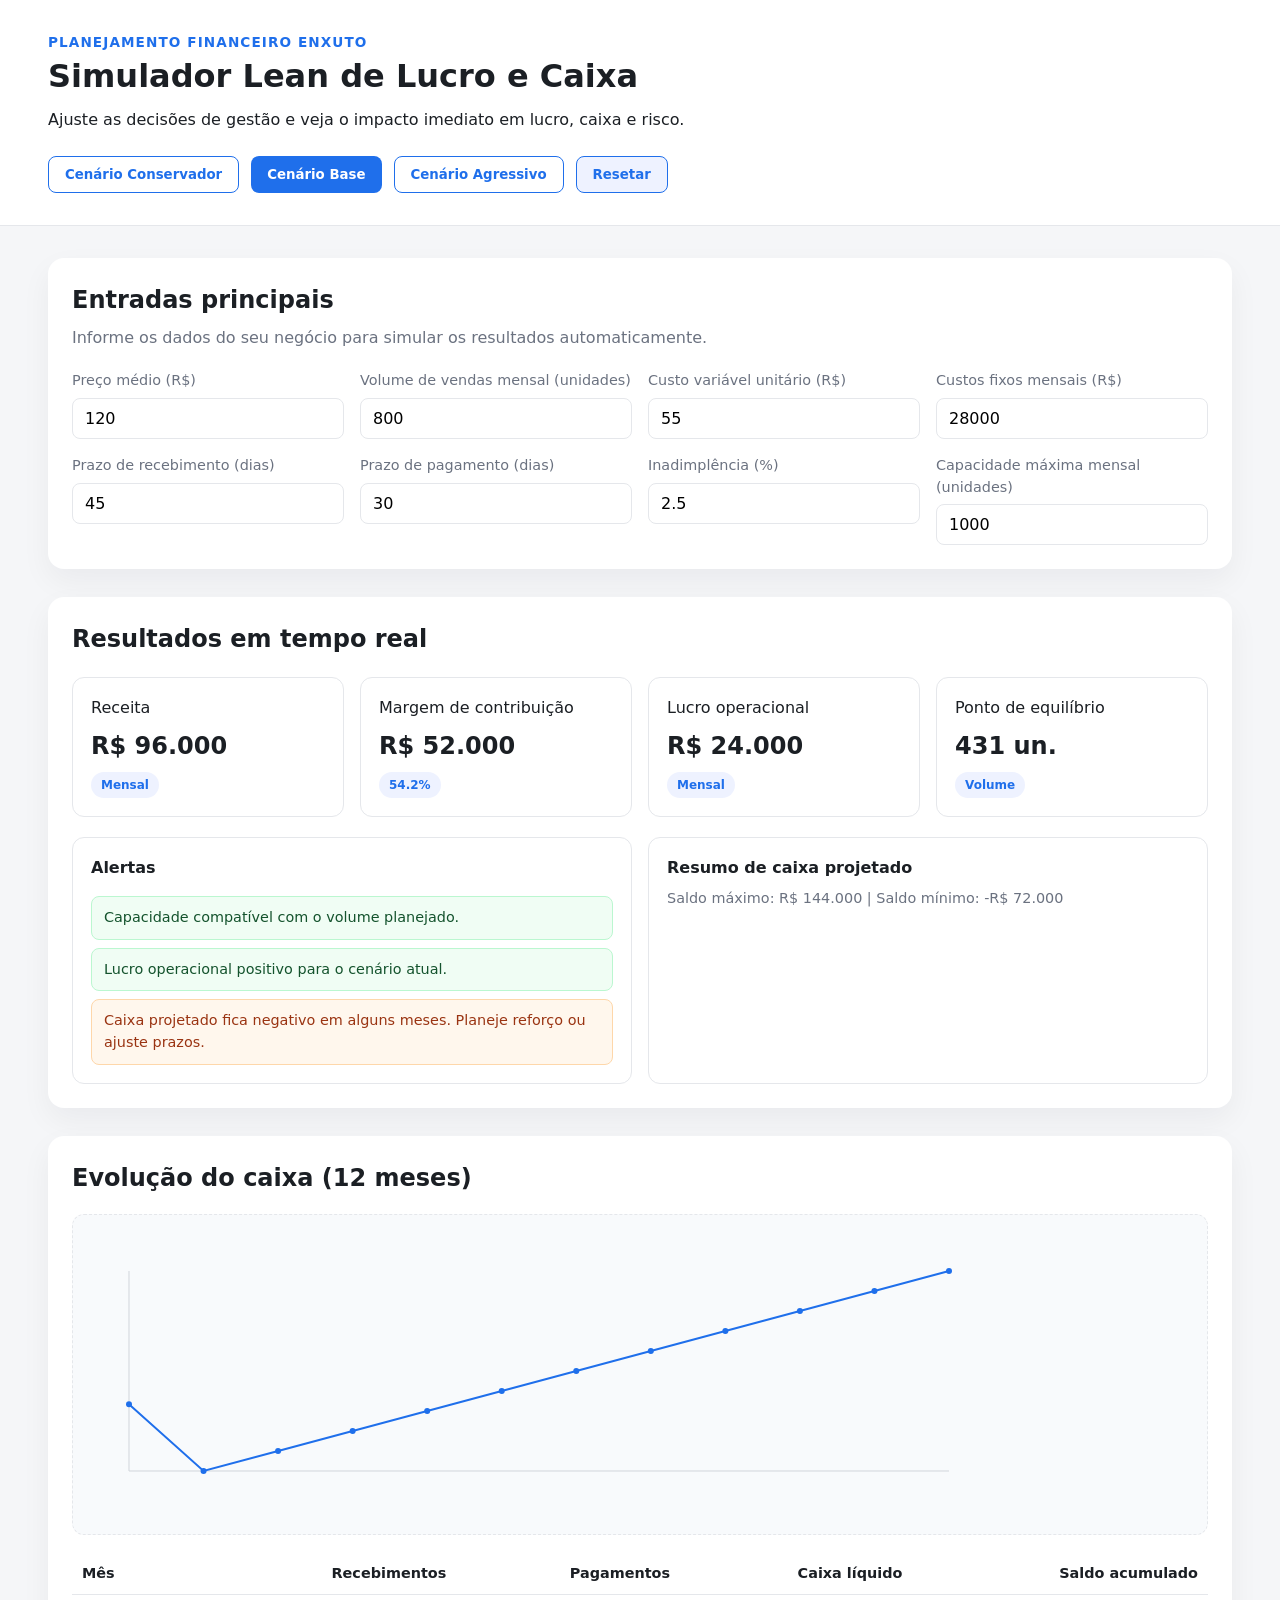
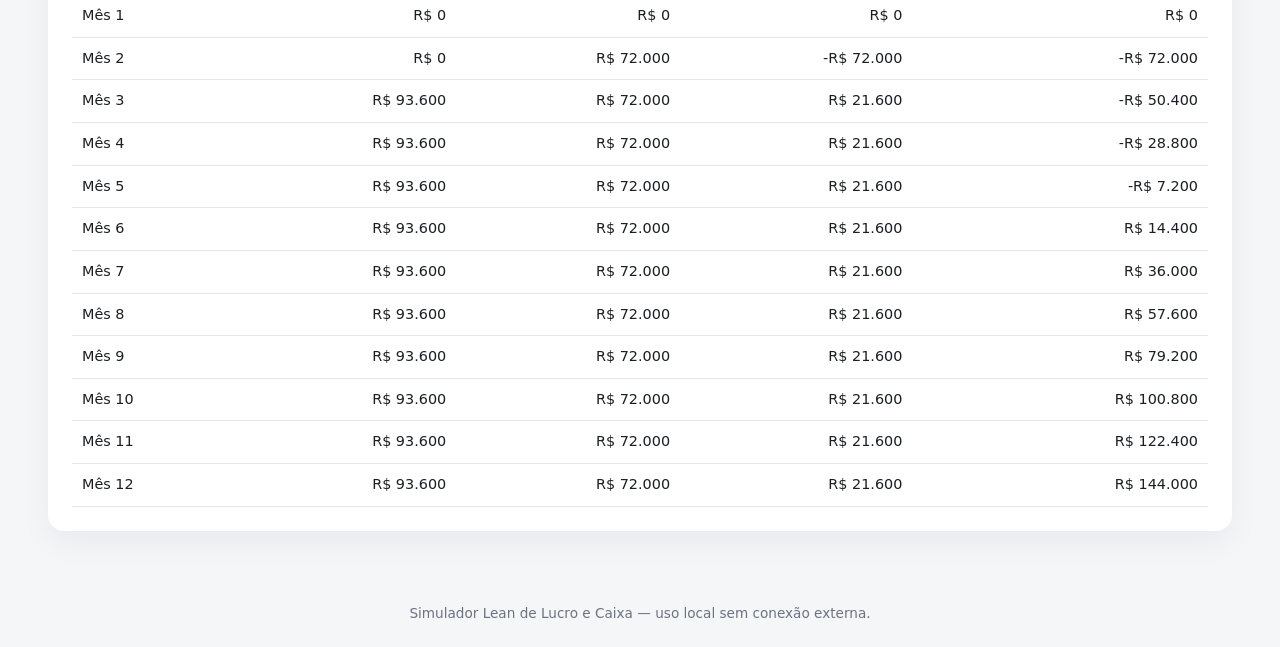
==== index.html @ 269fcc47 "Add lean profit and cash flow simulator" ====
<!DOCTYPE html>
<html lang="pt-br">
<head>
  <meta charset="UTF-8" />
  <meta name="viewport" content="width=device-width, initial-scale=1.0" />
  <title>Simulador Lean de Lucro e Caixa</title>
  <link rel="stylesheet" href="styles.css" />
</head>
<body>
  <header class="hero">
    <div>
      <p class="eyebrow">Planejamento financeiro enxuto</p>
      <h1>Simulador Lean de Lucro e Caixa</h1>
      <p>
        Ajuste as decisões de gestão e veja o impacto imediato em lucro, caixa e risco.
      </p>
    </div>
    <div class="hero-actions">
      <button class="btn ghost" id="scenario-conservative">Cenário Conservador</button>
      <button class="btn" id="scenario-base">Cenário Base</button>
      <button class="btn ghost" id="scenario-aggressive">Cenário Agressivo</button>
      <button class="btn secondary" id="reset">Resetar</button>
    </div>
  </header>

  <main>
    <section class="panel">
      <h2>Entradas principais</h2>
      <p class="section-subtitle">
        Informe os dados do seu negócio para simular os resultados automaticamente.
      </p>
      <div class="grid inputs">
        <label>
          Preço médio (R$)
          <input type="number" id="price" min="0" step="0.01" />
        </label>
        <label>
          Volume de vendas mensal (unidades)
          <input type="number" id="volume" min="0" step="1" />
        </label>
        <label>
          Custo variável unitário (R$)
          <input type="number" id="variable" min="0" step="0.01" />
        </label>
        <label>
          Custos fixos mensais (R$)
          <input type="number" id="fixed" min="0" step="0.01" />
        </label>
        <label>
          Prazo de recebimento (dias)
          <input type="number" id="receivable" min="0" step="1" />
        </label>
        <label>
          Prazo de pagamento (dias)
          <input type="number" id="payable" min="0" step="1" />
        </label>
        <label>
          Inadimplência (%)
          <input type="number" id="default" min="0" max="100" step="0.1" />
        </label>
        <label>
          Capacidade máxima mensal (unidades)
          <input type="number" id="capacity" min="0" step="1" />
        </label>
      </div>
    </section>

    <section class="panel">
      <h2>Resultados em tempo real</h2>
      <div class="grid kpis">
        <article class="card">
          <p>Receita</p>
          <h3 id="revenue">R$ 0</h3>
          <span class="tag">Mensal</span>
        </article>
        <article class="card">
          <p>Margem de contribuição</p>
          <h3 id="contribution">R$ 0</h3>
          <span class="tag" id="contribution-rate">0%</span>
        </article>
        <article class="card">
          <p>Lucro operacional</p>
          <h3 id="profit">R$ 0</h3>
          <span class="tag">Mensal</span>
        </article>
        <article class="card">
          <p>Ponto de equilíbrio</p>
          <h3 id="breakeven">0 un.</h3>
          <span class="tag">Volume</span>
        </article>
      </div>

      <div class="grid insights">
        <div class="card">
          <h4>Alertas</h4>
          <ul id="alerts" class="alerts"></ul>
        </div>
        <div class="card">
          <h4>Resumo de caixa projetado</h4>
          <p class="small" id="cash-summary">Nenhuma projeção ainda.</p>
        </div>
      </div>
    </section>

    <section class="panel">
      <h2>Evolução do caixa (12 meses)</h2>
      <div class="chart-wrapper">
        <canvas id="cash-chart" width="900" height="280"></canvas>
      </div>
      <div class="table-wrapper">
        <table>
          <thead>
            <tr>
              <th>Mês</th>
              <th>Recebimentos</th>
              <th>Pagamentos</th>
              <th>Caixa líquido</th>
              <th>Saldo acumulado</th>
            </tr>
          </thead>
          <tbody id="cash-table"></tbody>
        </table>
      </div>
    </section>
  </main>

  <footer>
    <p>Simulador Lean de Lucro e Caixa — uso local sem conexão externa.</p>
  </footer>

  <script src="script.js"></script>
</body>
</html>
---- styles.css ----
:root {
  color-scheme: light;
  --bg: #f5f6f8;
  --panel: #ffffff;
  --text: #1b1f24;
  --muted: #6b7280;
  --primary: #1f6feb;
  --secondary: #eef2ff;
  --border: #e5e7eb;
  --success: #16a34a;
  --warning: #f97316;
}

* {
  box-sizing: border-box;
  margin: 0;
  padding: 0;
  font-family: "Inter", "Segoe UI", system-ui, sans-serif;
}

body {
  background: var(--bg);
  color: var(--text);
  line-height: 1.5;
}

.hero {
  display: flex;
  justify-content: space-between;
  gap: 24px;
  padding: 32px 48px;
  background: var(--panel);
  border-bottom: 1px solid var(--border);
  align-items: center;
  flex-wrap: wrap;
}

.hero h1 {
  font-size: 2rem;
  margin-bottom: 8px;
}

.eyebrow {
  font-size: 0.85rem;
  color: var(--primary);
  text-transform: uppercase;
  letter-spacing: 0.08em;
  font-weight: 600;
}

.hero-actions {
  display: flex;
  flex-wrap: wrap;
  gap: 12px;
}

.btn {
  background: var(--primary);
  color: #fff;
  border: none;
  padding: 10px 16px;
  border-radius: 8px;
  cursor: pointer;
  font-weight: 600;
}

.btn.secondary {
  background: var(--secondary);
  color: var(--primary);
  border: 1px solid var(--primary);
}

.btn.ghost {
  background: #fff;
  color: var(--primary);
  border: 1px solid var(--primary);
}

main {
  padding: 32px 48px 48px;
  display: flex;
  flex-direction: column;
  gap: 28px;
}

.panel {
  background: var(--panel);
  padding: 24px;
  border-radius: 16px;
  box-shadow: 0 12px 30px rgba(15, 23, 42, 0.05);
}

.section-subtitle {
  color: var(--muted);
  margin-top: 8px;
}

.grid {
  display: grid;
  gap: 16px;
  margin-top: 20px;
}

.inputs {
  grid-template-columns: repeat(auto-fit, minmax(220px, 1fr));
}

.inputs label {
  display: flex;
  flex-direction: column;
  font-size: 0.9rem;
  color: var(--muted);
  gap: 6px;
}

.inputs input {
  padding: 10px 12px;
  border: 1px solid var(--border);
  border-radius: 8px;
  font-size: 1rem;
}

.kpis {
  grid-template-columns: repeat(auto-fit, minmax(220px, 1fr));
}

.card {
  background: var(--panel);
  border: 1px solid var(--border);
  border-radius: 12px;
  padding: 18px;
  display: flex;
  flex-direction: column;
  gap: 8px;
  min-height: 110px;
}

.card h3 {
  font-size: 1.5rem;
}

.tag {
  display: inline-flex;
  align-self: flex-start;
  padding: 4px 10px;
  border-radius: 999px;
  background: var(--secondary);
  color: var(--primary);
  font-size: 0.75rem;
  font-weight: 600;
}

.insights {
  grid-template-columns: repeat(auto-fit, minmax(280px, 1fr));
}

.alerts {
  list-style: none;
  display: flex;
  flex-direction: column;
  gap: 8px;
  margin-top: 8px;
}

.alerts li {
  padding: 10px 12px;
  border-radius: 8px;
  background: #f8fafc;
  border: 1px solid var(--border);
  font-size: 0.9rem;
}

.alerts li.warning {
  border-color: #fed7aa;
  background: #fff7ed;
  color: #9a3412;
}

.alerts li.success {
  border-color: #bbf7d0;
  background: #f0fdf4;
  color: #14532d;
}

.chart-wrapper {
  margin-top: 18px;
  background: #f8fafc;
  border-radius: 12px;
  padding: 16px;
  border: 1px dashed var(--border);
}

.table-wrapper {
  margin-top: 18px;
  overflow-x: auto;
}

.table-wrapper table {
  width: 100%;
  border-collapse: collapse;
  font-size: 0.9rem;
}

.table-wrapper th,
.table-wrapper td {
  padding: 10px;
  border-bottom: 1px solid var(--border);
  text-align: right;
}

.table-wrapper th:first-child,
.table-wrapper td:first-child {
  text-align: left;
}

.small {
  color: var(--muted);
  font-size: 0.9rem;
}

footer {
  text-align: center;
  padding: 24px;
  color: var(--muted);
  font-size: 0.85rem;
}

@media (max-width: 768px) {
  .hero {
    padding: 24px;
  }

  main {
    padding: 24px;
  }
}
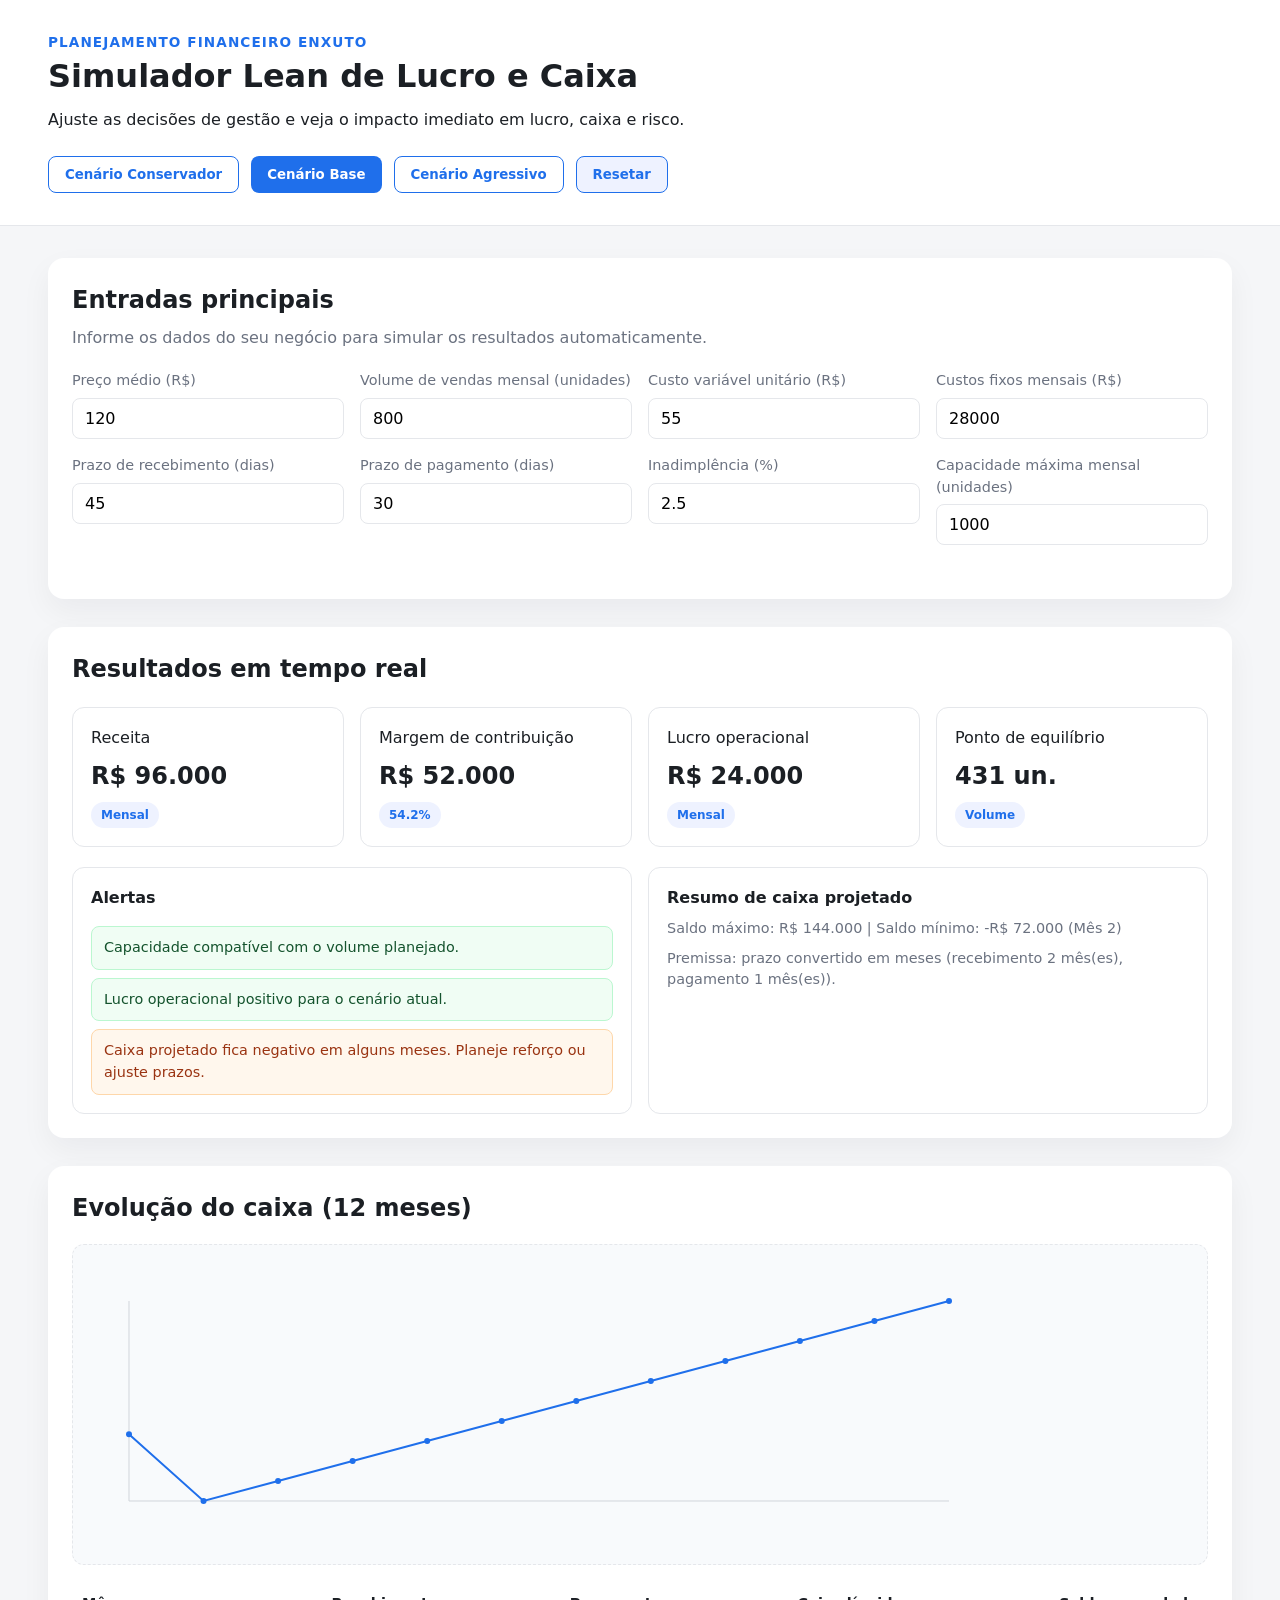
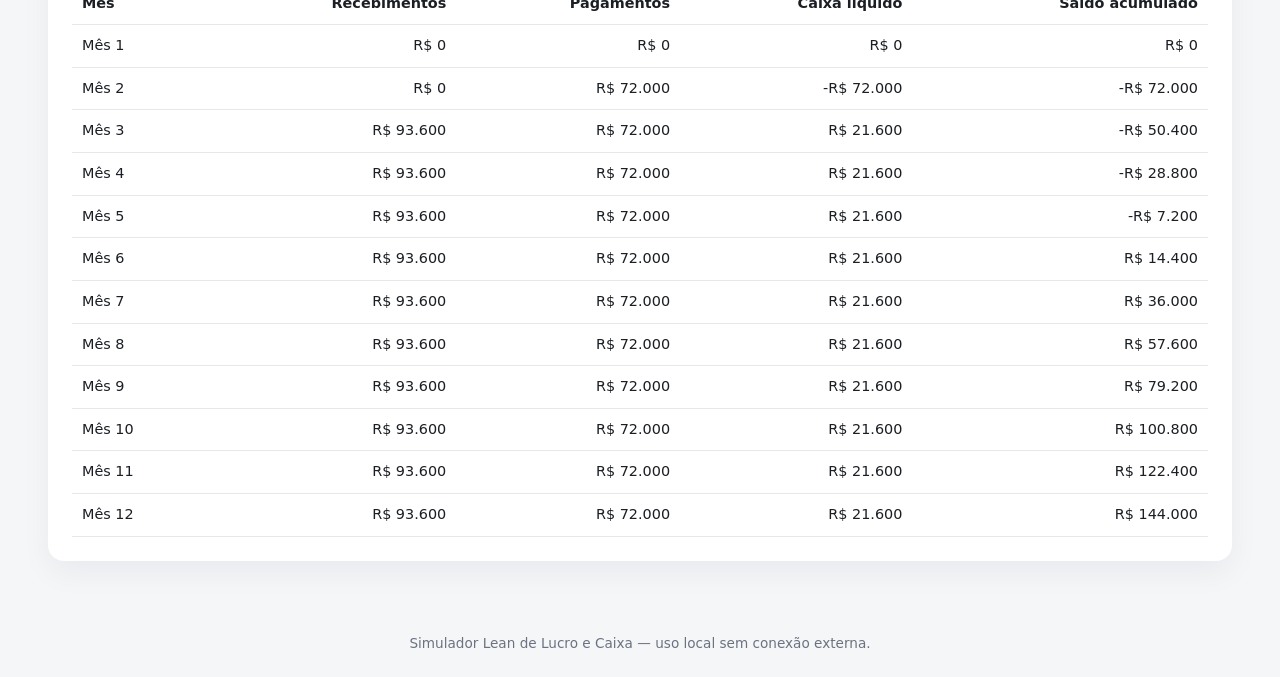
==== commit 4e7cb9af: "Improve simulator validation, breakeven logic, and cash insights" ====
--- a/index.html
+++ b/index.html
@@ -63,6 +63,7 @@
           <input type="number" id="capacity" min="0" step="1" />
         </label>
       </div>
+      <p class="small input-note" id="input-note"></p>
     </section>
 
     <section class="panel">
@@ -98,6 +99,7 @@
         <div class="card">
           <h4>Resumo de caixa projetado</h4>
           <p class="small" id="cash-summary">Nenhuma projeção ainda.</p>
+          <p class="small" id="projection-assumptions"></p>
         </div>
       </div>
     </section>
--- a/styles.css
+++ b/styles.css
@@ -118,6 +118,12 @@
   border: 1px solid var(--border);
   border-radius: 8px;
   font-size: 1rem;
+  transition: border-color 0.2s ease, box-shadow 0.2s ease;
+}
+
+.inputs input.invalid {
+  border-color: #f97316;
+  box-shadow: 0 0 0 2px rgba(249, 115, 22, 0.2);
 }
 
 .kpis {
@@ -182,6 +188,12 @@
   color: #14532d;
 }
 
+.alerts li.info {
+  border-color: #bfdbfe;
+  background: #eff6ff;
+  color: #1e3a8a;
+}
+
 .chart-wrapper {
   margin-top: 18px;
   background: #f8fafc;
@@ -218,6 +230,11 @@
   font-size: 0.9rem;
 }
 
+.input-note {
+  min-height: 20px;
+  margin-top: 10px;
+}
+
 footer {
   text-align: center;
   padding: 24px;
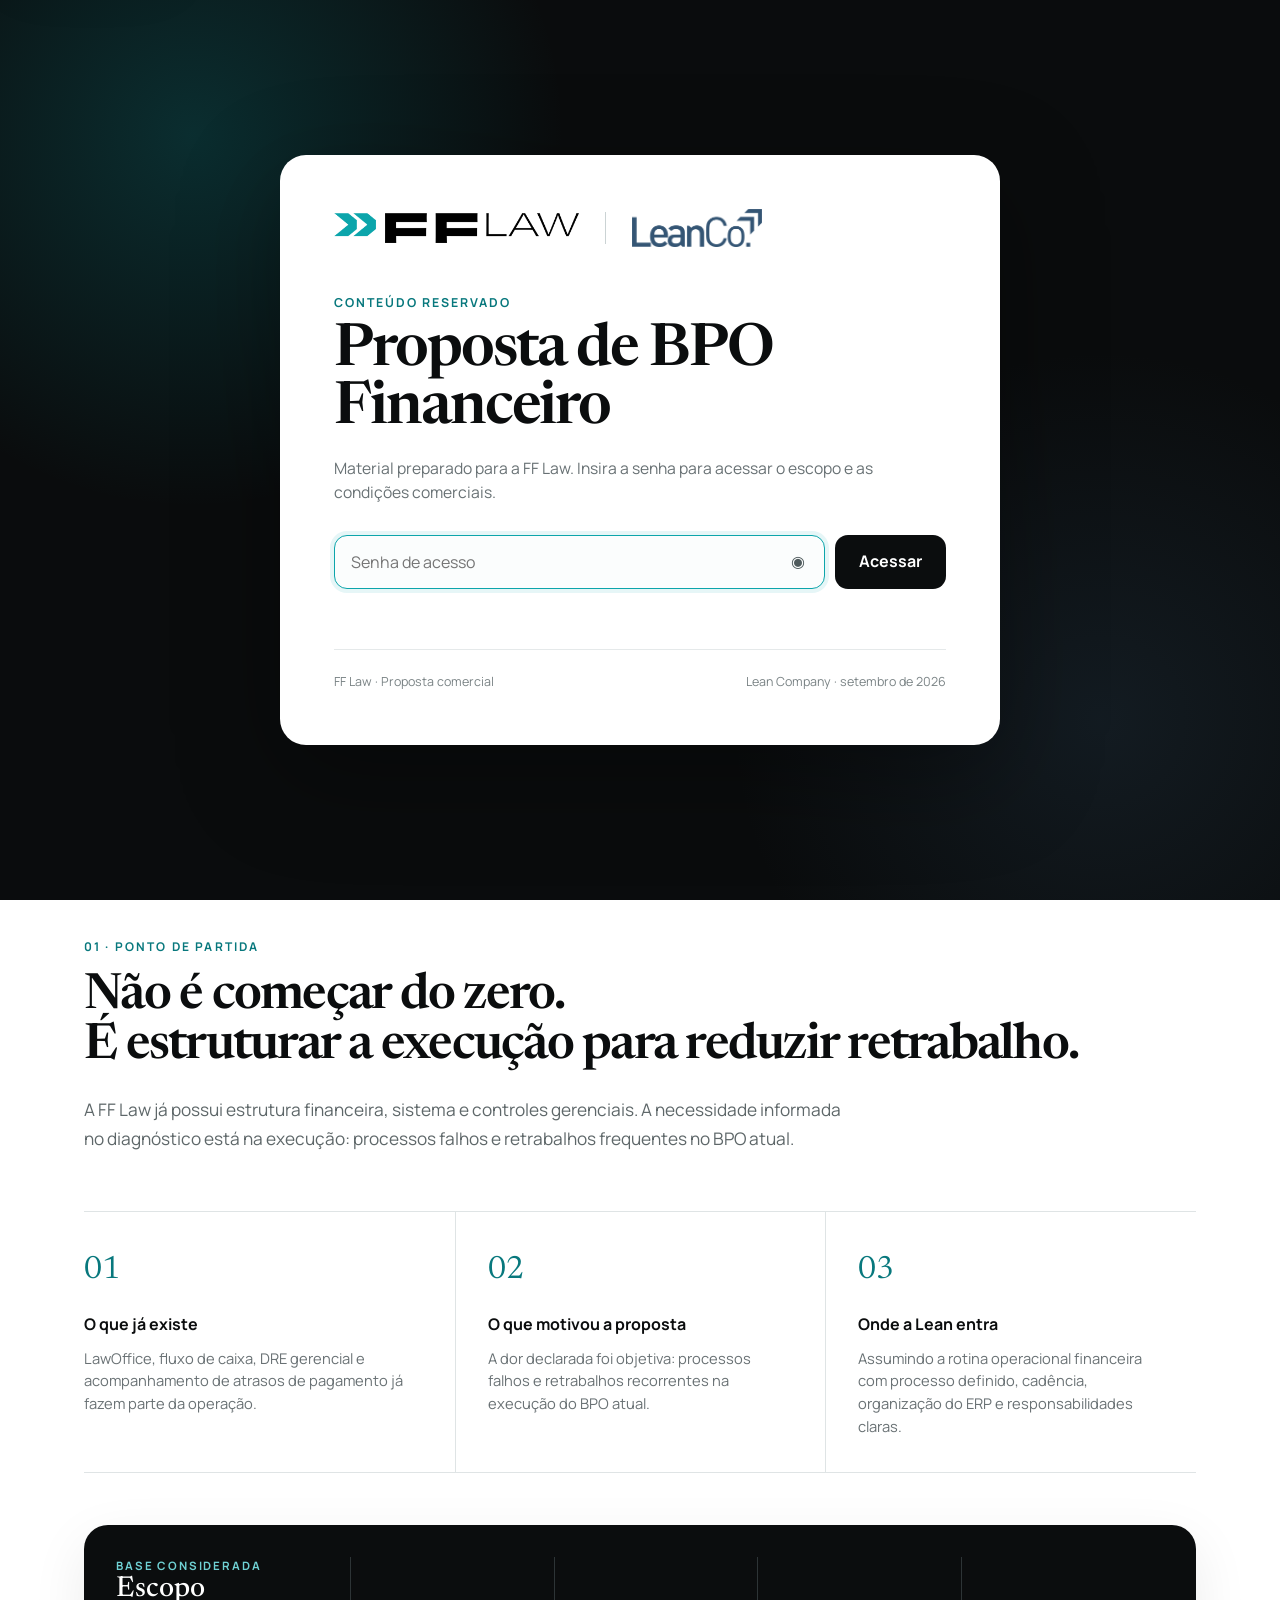
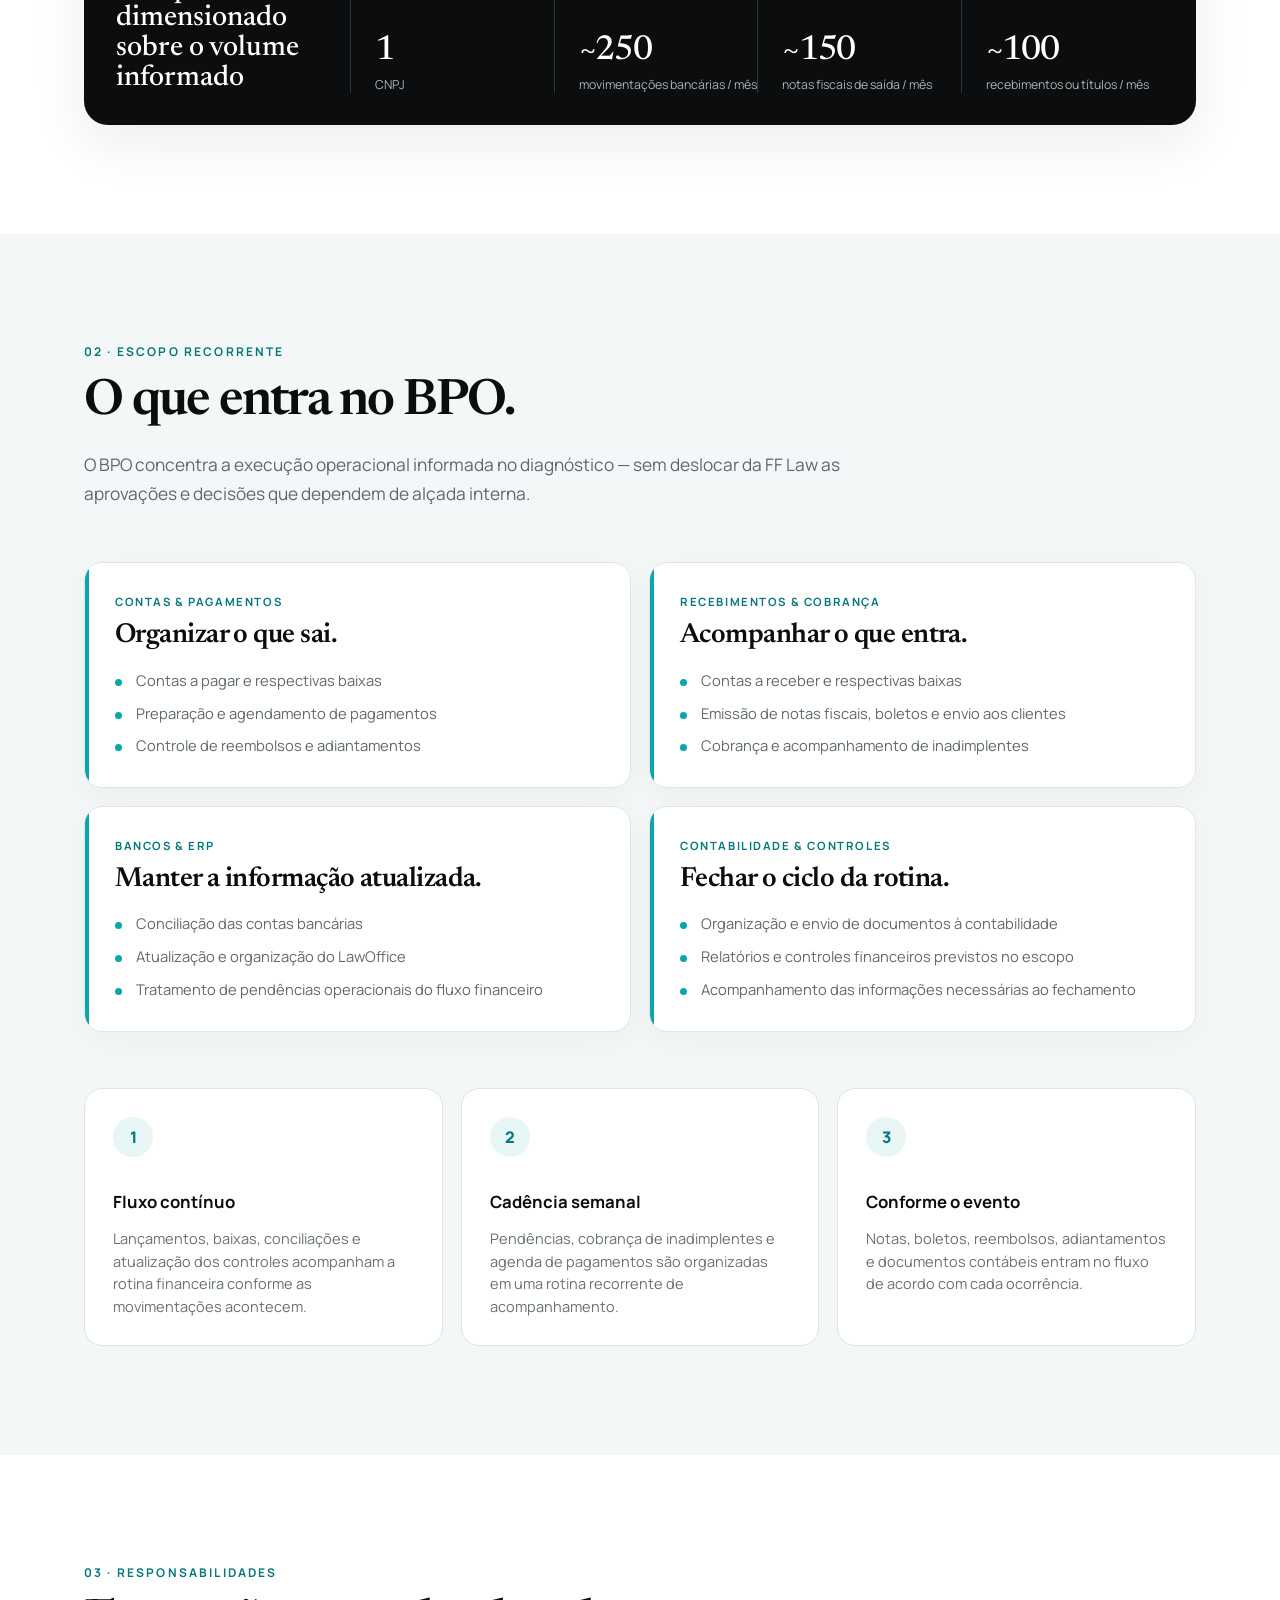
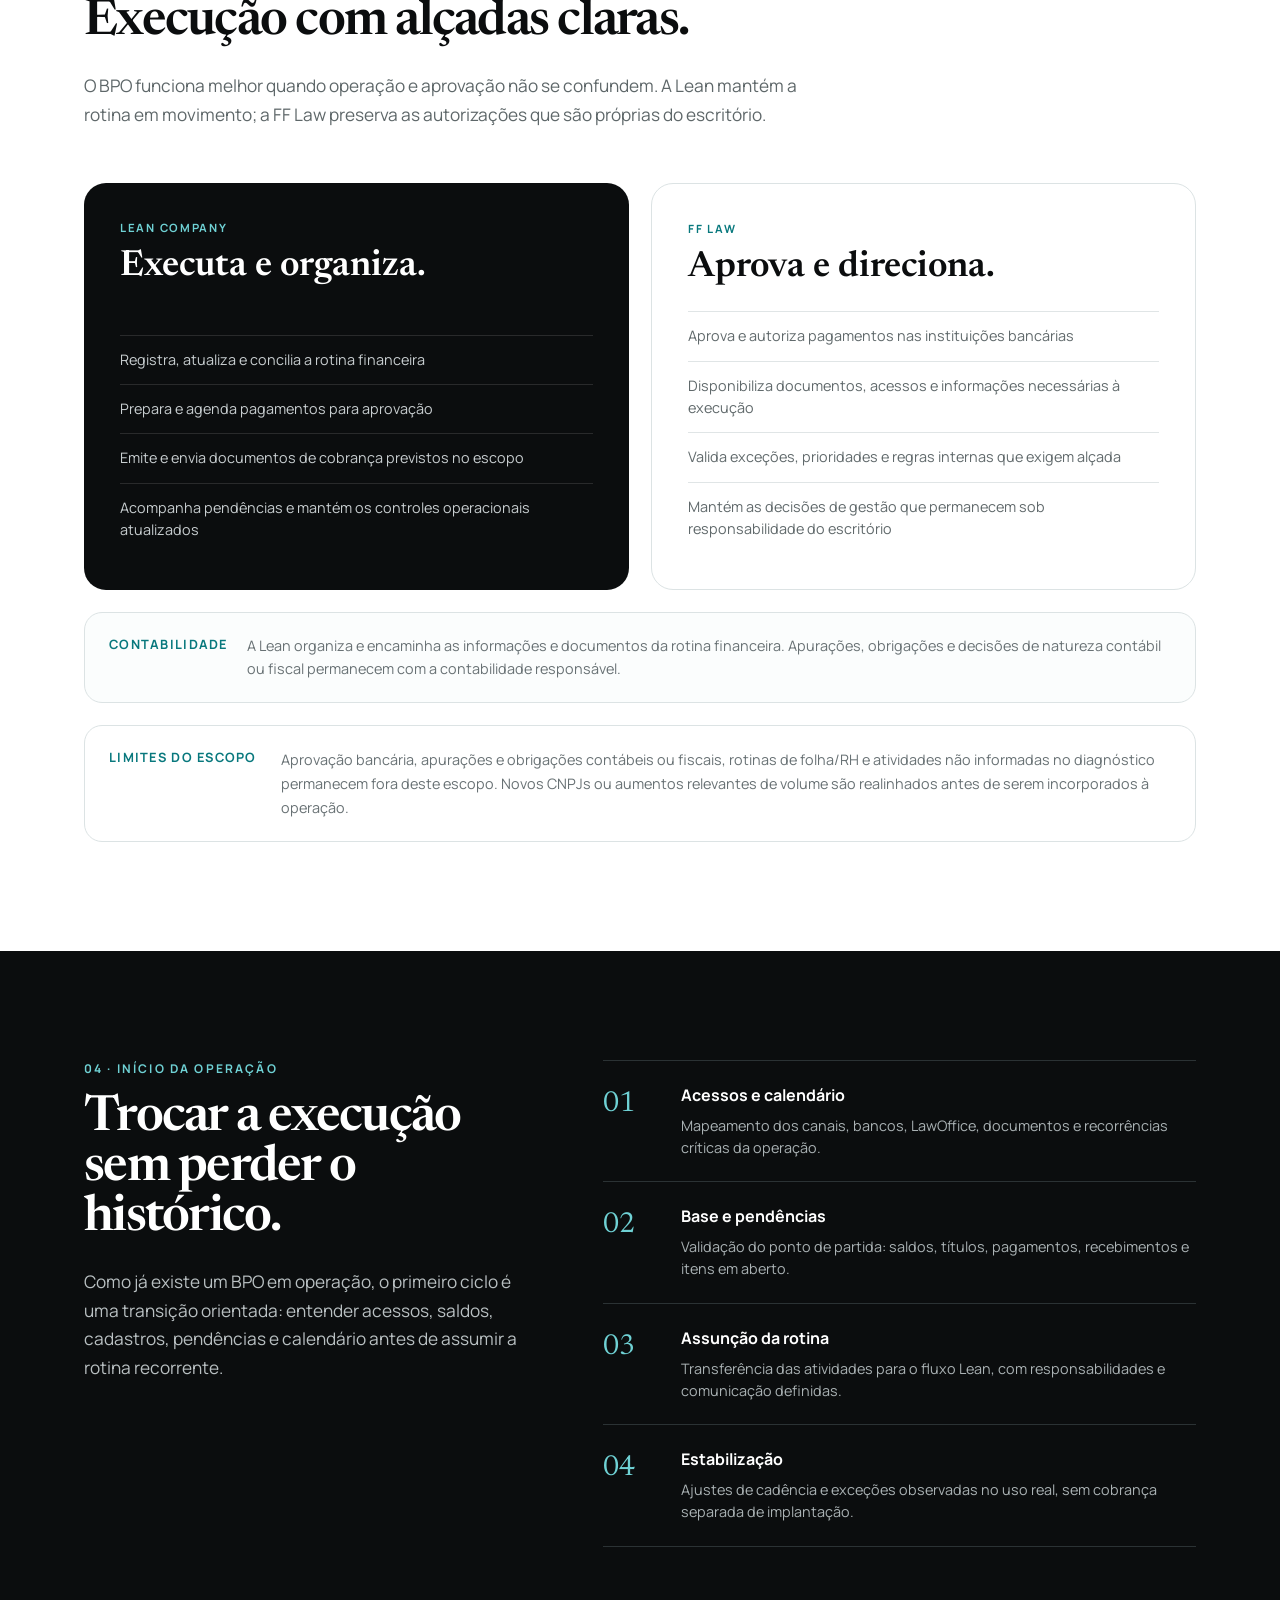
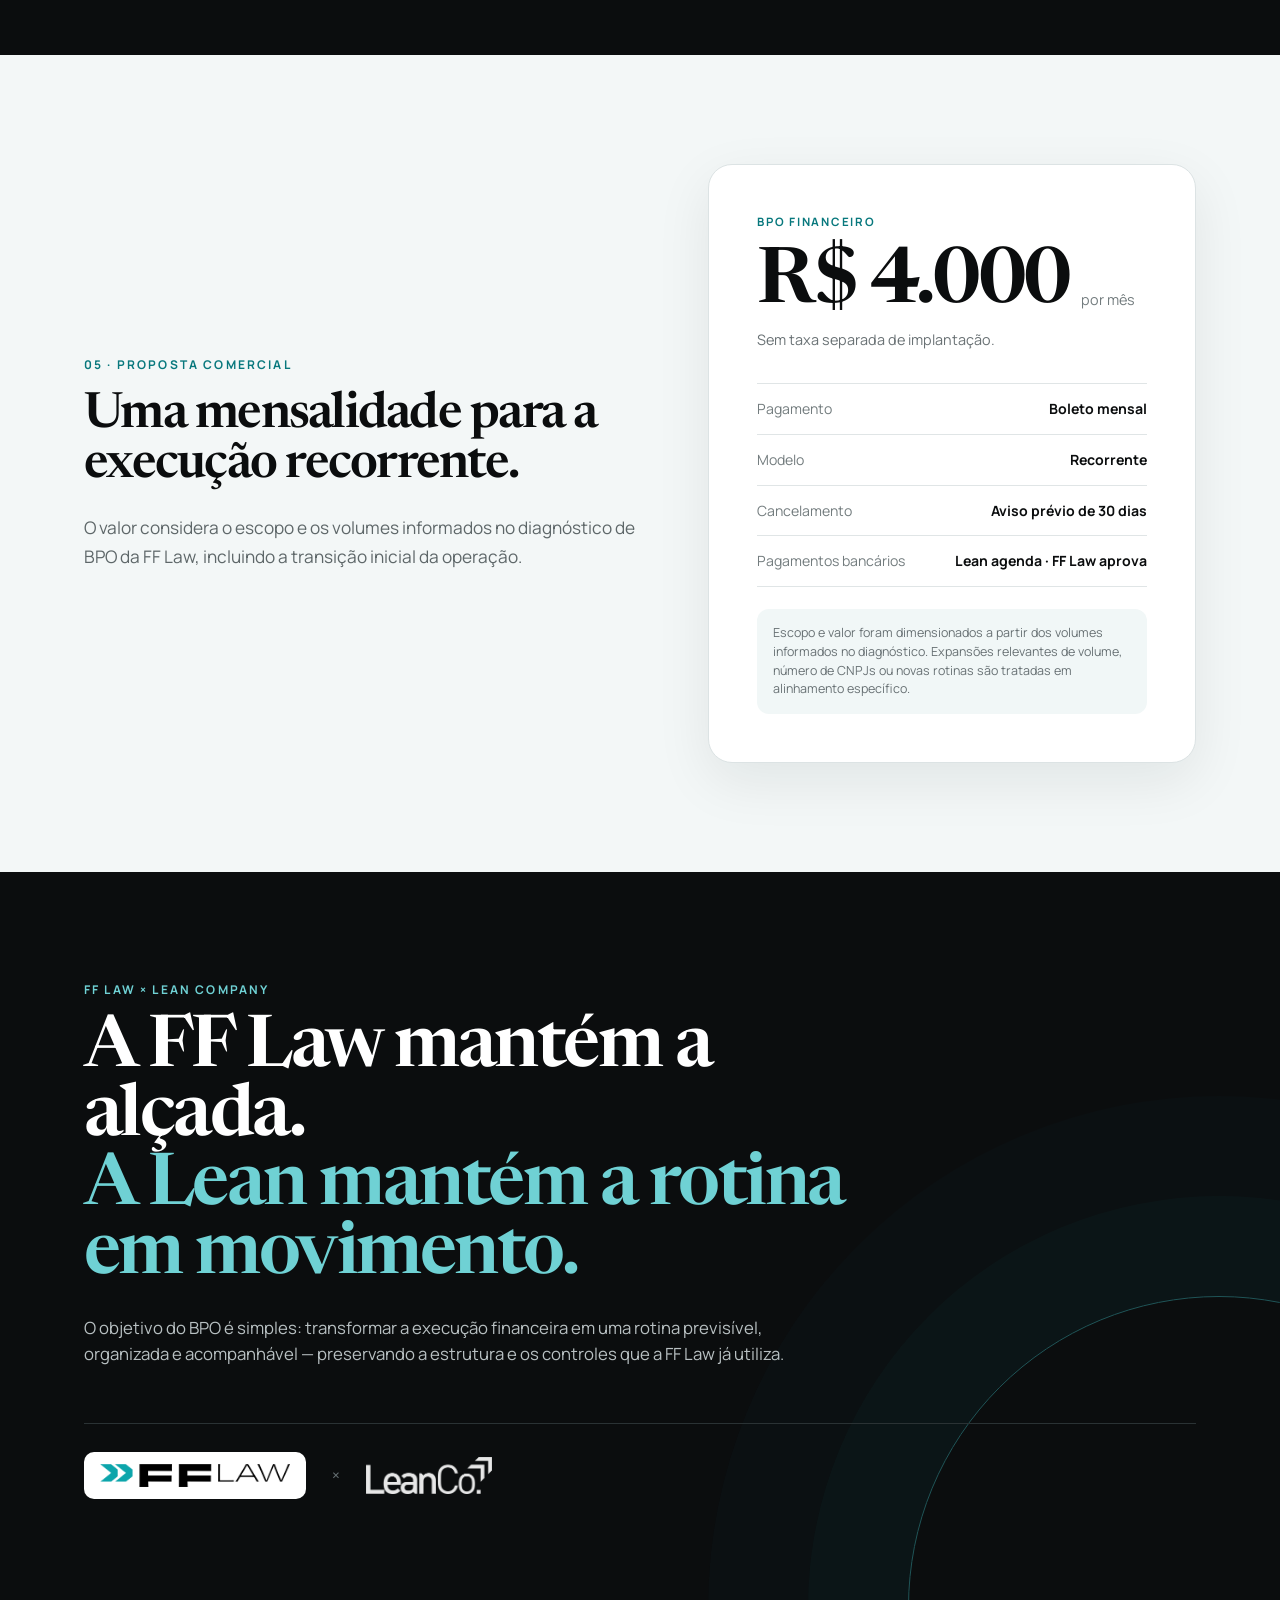
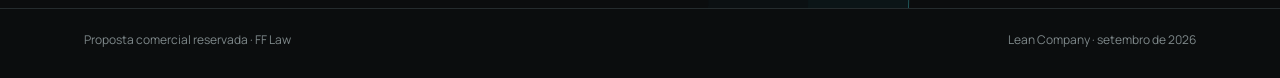
==== commit 614c3edf: "Publica proposta FF Law BPO Financeiro V2" ====
--- a/index.html
+++ b/index.html
@@ -1,135 +1,607 @@
-<!DOCTYPE html>
-<html lang="pt-br">
+<!doctype html>
+<html lang="pt-BR">
 <head>
-  <meta charset="UTF-8" />
-  <meta name="viewport" content="width=device-width, initial-scale=1.0" />
-  <title>Simulador Lean de Lucro e Caixa</title>
-  <link rel="stylesheet" href="styles.css" />
+  <meta charset="utf-8" />
+  <meta name="viewport" content="width=device-width, initial-scale=1" />
+  <meta name="theme-color" content="#0b0d0e" />
+  <meta name="description" content="Proposta de BPO Financeiro Lean Company para FF Law · V2." />
+  <title>FF Law · Proposta de BPO Financeiro</title>
+  <link rel="preconnect" href="https://fonts.googleapis.com">
+  <link rel="preconnect" href="https://fonts.gstatic.com" crossorigin>
+  <link href="https://fonts.googleapis.com/css2?family=Manrope:wght@400;500;600;700&family=Newsreader:opsz,wght@6..72,500;6..72,600&display=swap" rel="stylesheet">
+  <style>
+    :root{
+      color-scheme:light;
+      --ink:#0b0d0e;
+      --muted:#626a6d;
+      --line:#dfe4e5;
+      --soft:#f3f7f7;
+      --paper:#ffffff;
+      --accent:#0ca5ab;
+      --accent-dark:#08787d;
+      --lean:#33526b;
+      --max:1160px;
+      --radius:20px;
+      --shadow:0 18px 55px rgba(8, 23, 26, .08);
+      --sans:"Manrope", Inter, ui-sans-serif, system-ui, -apple-system, BlinkMacSystemFont, "Segoe UI", sans-serif;
+      --serif:"Newsreader", Georgia, "Times New Roman", serif;
+    }
+
+    *{box-sizing:border-box}
+    html{scroll-behavior:smooth;background:var(--paper)}
+    body{margin:0;font-family:var(--sans);color:var(--ink);background:var(--paper);line-height:1.55;overflow-x:hidden}
+    body.locked{overflow:hidden}
+    button,input{font:inherit}
+    a{color:inherit}
+    img{max-width:100%;display:block}
+    ::selection{background:rgba(12,165,171,.18)}
+
+    .skip{position:fixed;left:12px;top:-80px;background:#fff;color:#000;padding:10px 14px;border-radius:10px;z-index:9999;box-shadow:var(--shadow)}
+    .skip:focus{top:12px}
+
+    /* access */
+    .gate{position:fixed;inset:0;z-index:9998;display:grid;place-items:center;background:#0a0c0d;padding:24px;transition:opacity .35s ease,visibility .35s ease}
+    .gate::before{content:"";position:absolute;inset:0;background:radial-gradient(circle at 15% 15%,rgba(12,165,171,.22),transparent 28%),radial-gradient(circle at 86% 80%,rgba(51,82,107,.22),transparent 28%);pointer-events:none}
+    .gate.hidden{opacity:0;visibility:hidden}
+    .gate-card{position:relative;width:min(720px,100%);background:#fff;border-radius:26px;padding:clamp(28px,5vw,54px);box-shadow:0 30px 100px rgba(0,0,0,.35)}
+    .gate-logos{display:flex;align-items:center;gap:26px;margin-bottom:46px}
+    .gate-logos .ff{width:245px;height:auto}
+    .gate-logos .divider{width:1px;height:32px;background:#cbd3d4}
+    .gate-logos .lean{width:130px;height:auto}
+    .eyebrow{font-size:.77rem;letter-spacing:.16em;text-transform:uppercase;font-weight:700;color:var(--accent-dark)}
+    .gate h1{font-family:var(--serif);font-weight:600;font-size:clamp(2.2rem,5vw,3.7rem);line-height:.98;letter-spacing:-.035em;margin:10px 0 18px;max-width:620px}
+    .gate p{color:#687174;max-width:560px;margin:0 0 30px;font-size:.98rem}
+    .gate-form{display:grid;grid-template-columns:1fr auto;gap:10px}
+    .password-wrap{position:relative}
+    .password-wrap input{width:100%;height:54px;border:1px solid #cfd7d8;border-radius:13px;padding:0 54px 0 16px;outline:none;background:#fbfdfd;color:#111}
+    .password-wrap input:focus{border-color:var(--accent);box-shadow:0 0 0 4px rgba(12,165,171,.10)}
+    .peek{position:absolute;right:8px;top:8px;width:38px;height:38px;border:0;background:transparent;border-radius:9px;cursor:pointer;color:#4f5b5d}
+    .peek:hover,.peek:focus-visible{background:#edf4f4;outline:none}
+    .enter{height:54px;border:0;border-radius:13px;background:var(--ink);color:#fff;padding:0 24px;font-weight:700;cursor:pointer;transition:transform .2s ease,background .2s ease}
+    .enter:hover{background:var(--accent-dark);transform:translateY(-1px)}
+    .gate-error{min-height:24px;margin-top:8px;color:#9b3434;font-size:.88rem}
+    .gate-note{display:flex;justify-content:space-between;gap:18px;align-items:center;margin-top:28px;padding-top:22px;border-top:1px solid #e5e9ea;color:#7a8385;font-size:.78rem}
+
+    /* navigation */
+    .progress{position:fixed;left:0;top:0;height:3px;background:var(--accent);width:0;z-index:1200;transform-origin:left center}
+    .topbar{position:sticky;top:0;z-index:1000;background:rgba(255,255,255,.88);backdrop-filter:blur(16px);border-bottom:1px solid rgba(223,228,229,.88)}
+    .topbar-inner{max-width:var(--max);margin:auto;height:72px;padding:0 24px;display:flex;align-items:center;justify-content:space-between;gap:24px}
+    .brandlock{display:flex;align-items:center;gap:16px;min-width:0}
+    .brandlock .ff-head{width:156px;height:auto}
+    .brandlock .vl{width:1px;height:24px;background:#d6dcdd}
+    .brandlock .proposal-tag{font-size:.72rem;letter-spacing:.11em;text-transform:uppercase;color:#687174;font-weight:700;white-space:nowrap}
+    nav{display:flex;align-items:center;gap:4px}
+    nav a{text-decoration:none;font-size:.79rem;font-weight:700;color:#697174;padding:9px 11px;border-radius:999px;transition:.2s}
+    nav a:hover,nav a.active{color:#111;background:#eef4f4}
+    .logout{border:0;background:#101314;color:#fff;border-radius:999px;padding:9px 13px;font-size:.75rem;font-weight:700;cursor:pointer}
+    .mobile-toggle{display:none;border:1px solid #d9dfe0;background:#fff;border-radius:11px;width:42px;height:42px;cursor:pointer}
+
+    /* general */
+    main{display:block}
+    section{scroll-margin-top:86px}
+    .wrap{max-width:var(--max);margin:0 auto;padding-left:24px;padding-right:24px}
+    .section{padding:clamp(76px,8.5vw,116px) 0}
+    .section.alt{background:var(--soft)}
+    .section.dark{background:#0b0d0e;color:#fff}
+    .kicker{font-size:.75rem;letter-spacing:.18em;text-transform:uppercase;font-weight:700;color:var(--accent-dark);margin-bottom:16px}
+    .dark .kicker{color:#6fd1d4}
+    h2{font-family:var(--serif);font-size:clamp(2.15rem,3.9vw,3.85rem);font-weight:600;line-height:1;letter-spacing:-.035em;margin:0 0 24px}
+    .lede{font-size:clamp(1rem,1.35vw,1.16rem);color:#5e6769;max-width:760px;margin:0;line-height:1.65}
+    .dark .lede{color:#b9c0c2}
+
+    /* hero */
+    .hero{min-height:calc(92svh - 72px);display:flex;align-items:center;position:relative;overflow:hidden;padding:92px 0 96px;background:linear-gradient(145deg,#fff 0%,#fff 58%,#eff7f7 100%)}
+    .hero::after{content:"";position:absolute;width:520px;height:520px;right:-180px;top:-180px;border:1px solid rgba(12,165,171,.25);border-radius:50%;box-shadow:0 0 0 95px rgba(12,165,171,.035),0 0 0 190px rgba(12,165,171,.025)}
+    .hero-grid{position:relative;z-index:1;display:grid;grid-template-columns:minmax(0,1.28fr) minmax(290px,.62fr);gap:82px;align-items:center}
+    .hero h1{font-family:var(--serif);font-weight:600;font-size:clamp(3.35rem,5.75vw,6rem);line-height:.93;letter-spacing:-.05em;margin:14px 0 26px;max-width:780px;text-wrap:balance}
+    .hero h1 .accent{color:var(--accent-dark)}
+    .hero-copy{font-size:clamp(1.02rem,1.25vw,1.16rem);color:#545e60;max-width:660px;margin:0;line-height:1.65}
+    .hero-side{border-left:1px solid #d7dfe0;padding-left:30px;margin-bottom:0;max-width:350px;align-self:center}
+    .hero-side p{margin:0 0 24px;color:#5f686a;font-size:.92rem;line-height:1.65}
+    .hero-side strong{display:block;color:#111;margin-bottom:6px;font-size:.86rem;letter-spacing:.08em;text-transform:uppercase}
+    .hero-meta{display:grid;gap:17px}
+    .hero-meta div{padding-top:17px;border-top:1px solid #dfe4e5}
+    .hero-meta span{display:block;font-size:.75rem;text-transform:uppercase;letter-spacing:.12em;color:#7a8385;margin-bottom:5px;font-weight:700}
+    .hero-meta b{font-weight:600}
+
+    /* starting point */
+    .intro-grid{margin-top:58px;display:grid;grid-template-columns:repeat(3,1fr);border-top:1px solid var(--line);border-bottom:1px solid var(--line)}
+    .intro-item{padding:34px 32px 34px 0}
+    .intro-item + .intro-item{border-left:1px solid var(--line);padding-left:32px}
+    .intro-item .num{font-family:var(--serif);font-size:2rem;color:var(--accent-dark);margin-bottom:16px}
+    .intro-item h3{font-size:1rem;margin:0 0 10px}
+    .intro-item p{margin:0;color:#697174;font-size:.92rem}
+
+    /* metrics */
+    .scope-base{margin-top:52px;background:#0b0d0e;color:#fff;border-radius:24px;padding:32px;display:grid;grid-template-columns:1.15fr repeat(4,1fr);gap:0;box-shadow:var(--shadow)}
+    .scope-base .base-title{padding-right:28px;display:flex;flex-direction:column;justify-content:space-between;min-height:116px}
+    .scope-base .base-title span{font-size:.72rem;letter-spacing:.16em;text-transform:uppercase;color:#6fd1d4;font-weight:700}
+    .scope-base .base-title strong{font-family:var(--serif);font-size:1.8rem;line-height:1.03;font-weight:500}
+    .metric{padding-left:24px;border-left:1px solid #2d3436;display:flex;flex-direction:column;justify-content:flex-end;min-height:116px}
+    .metric b{font-family:var(--serif);font-size:2.15rem;line-height:1;color:#fff;font-weight:500;letter-spacing:-.035em}
+    .metric span{font-size:.77rem;color:#aab3b5;margin-top:8px;line-height:1.35}
+
+    /* scope cards */
+    .scope-grid{display:grid;grid-template-columns:repeat(2,minmax(0,1fr));gap:18px;margin-top:54px}
+    .scope-card{background:#fff;border:1px solid #dfe6e7;border-radius:18px;padding:30px;box-shadow:0 8px 30px rgba(11,24,26,.035);position:relative;overflow:hidden}
+    .scope-card::before{content:"";position:absolute;left:0;top:0;bottom:0;width:4px;background:var(--accent)}
+    .scope-card .label{font-size:.71rem;letter-spacing:.14em;text-transform:uppercase;color:var(--accent-dark);font-weight:700}
+    .scope-card h3{font-family:var(--serif);font-size:1.72rem;line-height:1.08;letter-spacing:-.02em;margin:10px 0 18px;font-weight:600}
+    .scope-card ul{list-style:none;padding:0;margin:0;display:grid;gap:10px}
+    .scope-card li{position:relative;padding-left:21px;color:#60696b;font-size:.92rem}
+    .scope-card li::before{content:"";position:absolute;left:0;top:.68em;width:7px;height:7px;border-radius:50%;background:var(--accent)}
+
+    /* cadence */
+    .cadence{margin-top:56px;display:grid;grid-template-columns:repeat(3,1fr);gap:18px}
+    .cadence article{background:#fff;border-radius:18px;padding:28px;border:1px solid #dde4e5}
+    .cadence .step{width:40px;height:40px;border-radius:50%;display:grid;place-items:center;background:#e9f6f6;color:var(--accent-dark);font-weight:800;margin-bottom:32px}
+    .cadence h3{font-size:1.05rem;margin:0 0 12px}
+    .cadence p{font-size:.91rem;color:#687174;margin:0}
+
+    /* responsibilities */
+    .role-grid{display:grid;grid-template-columns:1fr 1fr;gap:22px;margin-top:54px}
+    .role{border-radius:22px;padding:36px;min-height:360px;display:flex;flex-direction:column}
+    .role.lean-role{background:#0b0d0e;color:#fff}
+    .role.client-role{background:#fff;border:1px solid #dce3e4}
+    .role .small{font-size:.71rem;letter-spacing:.15em;text-transform:uppercase;font-weight:700;color:#6fd1d4}
+    .client-role .small{color:var(--accent-dark)}
+    .role h3{font-family:var(--serif);font-size:2.25rem;line-height:1.04;margin:12px 0 24px;font-weight:600}
+    .role ul{list-style:none;padding:0;margin:auto 0 0;display:grid;gap:0}
+    .role li{padding:13px 0;border-top:1px solid rgba(255,255,255,.12);font-size:.9rem;color:#c8ced0}
+    .client-role li{border-color:#e0e5e6;color:#60696b}
+
+    .contab-note{margin-top:22px;border:1px solid #dce3e4;border-radius:18px;padding:22px 24px;background:#fbfdfd;display:flex;gap:18px;align-items:flex-start}
+    .contab-note b{min-width:120px;font-size:.8rem;text-transform:uppercase;letter-spacing:.1em;color:var(--accent-dark)}
+    .contab-note p{margin:0;color:#687174;font-size:.9rem}
+
+    .scope-limits{margin-top:22px;border:1px solid #dce3e4;border-radius:18px;padding:22px 24px;background:#fff;display:grid;grid-template-columns:150px 1fr;gap:22px;align-items:start}
+    .scope-limits b{font-size:.8rem;text-transform:uppercase;letter-spacing:.1em;color:var(--accent-dark)}
+    .scope-limits p{margin:0;color:#687174;font-size:.9rem;line-height:1.65}
+
+    /* transition */
+    .transition-grid{display:grid;grid-template-columns:.85fr 1.15fr;gap:80px;align-items:start}
+    .flow{display:grid;gap:0;border-top:1px solid #2b3234}
+    .flow-row{display:grid;grid-template-columns:58px 1fr;gap:20px;padding:22px 0;border-bottom:1px solid #2b3234}
+    .flow-num{font-family:var(--serif);font-size:1.8rem;color:#6fd1d4}
+    .flow-row h3{font-size:1rem;margin:0 0 7px;color:#fff}
+    .flow-row p{margin:0;font-size:.9rem;color:#aab2b4}
+
+    /* investment */
+    .investment{display:grid;grid-template-columns:1fr .88fr;gap:70px;align-items:center}
+    .price-card{background:#fff;border:1px solid #dce3e4;border-radius:24px;padding:clamp(30px,5vw,48px);box-shadow:var(--shadow)}
+    .price-card .price-label{font-size:.72rem;text-transform:uppercase;letter-spacing:.15em;color:var(--accent-dark);font-weight:700}
+    .price{display:flex;align-items:flex-end;gap:12px;margin:20px 0 10px}
+    .price strong{font-family:var(--serif);font-size:clamp(3.7rem,6vw,5.7rem);line-height:.88;font-weight:600;letter-spacing:-.045em}
+    .price span{color:#737c7e;font-size:.9rem;margin-bottom:7px}
+    .price-sub{color:#697174;margin:0 0 32px;font-size:.9rem}
+    .terms{display:grid;gap:0;border-top:1px solid #e0e5e6}
+    .term{display:flex;justify-content:space-between;gap:20px;padding:14px 0;border-bottom:1px solid #e0e5e6;font-size:.88rem}
+    .term span{color:#737c7e}
+    .term b{text-align:right;font-weight:700}
+    .scope-note{margin-top:22px;padding:15px 16px;background:#f1f7f7;border-radius:12px;color:#687174;font-size:.78rem;line-height:1.5}
+
+    /* closing */
+    .closing{min-height:72vh;display:flex;align-items:center;position:relative;overflow:hidden}
+    .closing::after{content:"";position:absolute;width:620px;height:620px;border:1px solid #1f5558;border-radius:50%;right:-250px;bottom:-310px;box-shadow:0 0 0 100px rgba(12,165,171,.035),0 0 0 200px rgba(12,165,171,.02)}
+    .closing .wrap{position:relative;z-index:2;width:100%}
+    .closing h2{max-width:860px;font-size:clamp(3rem,5.6vw,5.55rem);line-height:.96}
+    .closing p{max-width:700px;color:#b8c0c2;font-size:1.05rem}
+    .closing-lockup{margin-top:56px;padding-top:28px;border-top:1px solid #2a3234;display:flex;align-items:center;gap:26px}
+    .closing-lockup .ff-white-wrap{background:#fff;border-radius:10px;padding:12px 16px}
+    .closing-lockup .ff-white-wrap img{width:190px;height:auto}
+    .closing-lockup .lean-white{filter:brightness(0) invert(1);opacity:.9;width:126px;height:auto}
+
+    footer{background:#0b0d0e;color:#7f898b;border-top:1px solid #252c2e;font-size:.75rem}
+    footer .wrap{padding-top:22px;padding-bottom:28px;display:flex;justify-content:space-between;gap:24px}
+
+    .reveal{opacity:0;transform:translateY(18px);transition:opacity .6s ease,transform .6s ease}
+    .reveal.visible{opacity:1;transform:none}
+
+    @media (max-width:980px){
+      nav{display:none;position:absolute;left:16px;right:16px;top:66px;background:#fff;border:1px solid #dfe4e5;border-radius:16px;padding:10px;box-shadow:var(--shadow);flex-direction:column;align-items:stretch}
+      nav.open{display:flex}
+      nav a{padding:12px 14px}
+      .mobile-toggle{display:inline-grid;place-items:center}
+      .logout{display:none}
+      .proposal-tag{display:none}
+      .hero{min-height:auto;padding:92px 0 104px}
+      .hero-grid{grid-template-columns:1fr;gap:48px}
+      .hero-side{max-width:680px}
+      .intro-grid{grid-template-columns:1fr}
+      .intro-item,.intro-item + .intro-item{padding:28px 0;border-left:0;border-top:1px solid var(--line)}
+      .intro-item:first-child{border-top:0}
+      .scope-base{grid-template-columns:repeat(2,1fr);gap:24px}
+      .scope-base .base-title{grid-column:1/-1;min-height:auto;padding:0 0 18px;border-bottom:1px solid #2d3436}
+      .metric{padding-left:0;border-left:0;min-height:auto}
+      .cadence{grid-template-columns:1fr}
+      .role-grid{grid-template-columns:1fr}
+      .transition-grid,.investment{grid-template-columns:1fr;gap:48px}
+    }
+
+    @media (max-width:720px){
+      .topbar-inner{height:64px;padding:0 16px}
+      .brandlock .ff-head{width:128px}
+      .brandlock .vl{display:none}
+      .wrap{padding-left:18px;padding-right:18px}
+      .section{padding:76px 0}
+      .hero{padding:74px 0 80px}
+      .hero h1{font-size:clamp(2.9rem,12.5vw,4.6rem);line-height:.95}
+      .hero-side{border-left:0;border-top:1px solid #d7dfe0;padding:28px 0 0}
+      .scope-grid{grid-template-columns:1fr}
+      .scope-base{grid-template-columns:1fr 1fr;padding:24px}
+      .metric:nth-of-type(odd){padding-right:12px}
+      .metric b{font-size:2rem}
+      .role{padding:28px;min-height:330px}
+      .contab-note{display:block}
+      .contab-note b{display:block;margin-bottom:8px}
+      .scope-limits{grid-template-columns:1fr;gap:8px}
+      .gate-card{padding:28px 22px}
+      .gate-logos{gap:16px;margin-bottom:34px;flex-wrap:wrap}
+      .gate-logos .ff{width:200px}
+      .gate-logos .lean{width:112px}
+      .gate-form{grid-template-columns:1fr}
+      .gate-note{align-items:flex-start;flex-direction:column}
+      .closing-lockup{flex-wrap:wrap}
+      footer .wrap{flex-direction:column}
+    }
+
+    @media (max-width:470px){
+      .scope-base{grid-template-columns:1fr}
+      .metric{padding:16px 0 0;border-top:1px solid #2d3436}
+      .metric:nth-of-type(odd){padding-right:0}
+      .hero-meta{grid-template-columns:1fr}
+      .price{align-items:flex-start;flex-direction:column;gap:8px}
+      .price span{margin-bottom:0}
+      .term{display:block}
+      .term b{display:block;text-align:left;margin-top:3px}
+    }
+
+    @media (prefers-reduced-motion:reduce){
+      html{scroll-behavior:auto}
+      *,*::before,*::after{animation-duration:.001ms!important;animation-iteration-count:1!important;transition-duration:.001ms!important}
+      .reveal{opacity:1;transform:none}
+    }
+  </style>
 </head>
-<body>
-  <header class="hero">
-    <div>
-      <p class="eyebrow">Planejamento financeiro enxuto</p>
-      <h1>Simulador Lean de Lucro e Caixa</h1>
-      <p>
-        Ajuste as decisões de gestão e veja o impacto imediato em lucro, caixa e risco.
-      </p>
+<body class="locked">
+  <a href="#conteudo" class="skip">Ir para o conteúdo</a>
+
+  <div class="gate" id="gate" role="dialog" aria-modal="true" aria-labelledby="gate-title">
+    <div class="gate-card">
+      <div class="gate-logos" aria-label="FF Law e Lean Company">
+        <img class="ff" src="[data-uri]" alt="FF Law" />
+        <span class="divider" aria-hidden="true"></span>
+        <img class="lean" src="[data-uri]" alt="Lean Company" />
+      </div>
+      <div class="eyebrow">Conteúdo reservado</div>
+      <h1 id="gate-title">Proposta de BPO Financeiro</h1>
+      <p>Material preparado para a FF Law. Insira a senha para acessar o escopo e as condições comerciais.</p>
+      <form class="gate-form" id="gateForm" autocomplete="off">
+        <div class="password-wrap">
+          <label for="password" class="sr-only" style="position:absolute;width:1px;height:1px;padding:0;margin:-1px;overflow:hidden;clip:rect(0,0,0,0);white-space:nowrap;border:0">Senha</label>
+          <input id="password" type="password" inputmode="text" placeholder="Senha de acesso" aria-describedby="gateError" />
+          <button class="peek" id="peek" type="button" aria-label="Mostrar senha">◉</button>
+        </div>
+        <button class="enter" type="submit">Acessar</button>
+      </form>
+      <div class="gate-error" id="gateError" role="status" aria-live="polite"></div>
+      <div class="gate-note"><span>FF Law · Proposta comercial</span><span>Lean Company · setembro de 2026</span></div>
     </div>
-    <div class="hero-actions">
-      <button class="btn ghost" id="scenario-conservative">Cenário Conservador</button>
-      <button class="btn" id="scenario-base">Cenário Base</button>
-      <button class="btn ghost" id="scenario-aggressive">Cenário Agressivo</button>
-      <button class="btn secondary" id="reset">Resetar</button>
+  </div>
+
+  <div class="progress" id="progress" aria-hidden="true"></div>
+  <header class="topbar">
+    <div class="topbar-inner">
+      <div class="brandlock">
+        <img class="ff-head" src="[data-uri]" alt="FF Law" />
+        <span class="vl" aria-hidden="true"></span>
+        <span class="proposal-tag">BPO Financeiro</span>
+      </div>
+      <nav id="nav" aria-label="Navegação da proposta">
+        <a href="#partida">Ponto de partida</a>
+        <a href="#escopo">Escopo</a>
+        <a href="#responsabilidades">Responsabilidades</a>
+        <a href="#transicao">Transição</a>
+        <a href="#investimento">Investimento</a>
+      </nav>
+      <button class="mobile-toggle" id="mobileToggle" aria-label="Abrir menu" aria-expanded="false">☰</button>
+      <button class="logout" id="logout">Encerrar</button>
     </div>
   </header>
 
-  <main>
-    <section class="panel">
-      <h2>Entradas principais</h2>
-      <p class="section-subtitle">
-        Informe os dados do seu negócio para simular os resultados automaticamente.
-      </p>
-      <div class="grid inputs">
-        <label>
-          Preço médio (R$)
-          <input type="number" id="price" min="0" step="0.01" />
-        </label>
-        <label>
-          Volume de vendas mensal (unidades)
-          <input type="number" id="volume" min="0" step="1" />
-        </label>
-        <label>
-          Custo variável unitário (R$)
-          <input type="number" id="variable" min="0" step="0.01" />
-        </label>
-        <label>
-          Custos fixos mensais (R$)
-          <input type="number" id="fixed" min="0" step="0.01" />
-        </label>
-        <label>
-          Prazo de recebimento (dias)
-          <input type="number" id="receivable" min="0" step="1" />
-        </label>
-        <label>
-          Prazo de pagamento (dias)
-          <input type="number" id="payable" min="0" step="1" />
-        </label>
-        <label>
-          Inadimplência (%)
-          <input type="number" id="default" min="0" max="100" step="0.1" />
-        </label>
-        <label>
-          Capacidade máxima mensal (unidades)
-          <input type="number" id="capacity" min="0" step="1" />
-        </label>
-      </div>
-      <p class="small input-note" id="input-note"></p>
+  <main id="conteudo">
+    <section class="hero" id="inicio">
+      <div class="wrap hero-grid">
+        <div>
+          <div class="eyebrow">FF Law × Lean Company</div>
+          <h1 tabindex="-1">Rotina financeira com <span class="accent">processo, cadência e controle.</span></h1>
+          <p class="hero-copy">Uma operação recorrente em que a Lean executa e organiza — enquanto a FF Law mantém aprovações, alçadas e visibilidade.</p>
+        </div>
+        <aside class="hero-side" aria-label="Síntese da proposta">
+          <p><strong>Proposta</strong>BPO Financeiro recorrente, dimensionado a partir do diagnóstico operacional preenchido pela FF Law.</p>
+          <div class="hero-meta">
+            <div><span>Sistema atual</span><b>LawOffice</b></div>
+            <div><span>Modelo de aprovação</span><b>Lean agenda · FF Law aprova</b></div>
+            <div><span>Base do escopo</span><b>Diagnóstico BPO preenchido</b></div>
+          </div>
+        </aside>
+      </div>
     </section>
 
-    <section class="panel">
-      <h2>Resultados em tempo real</h2>
-      <div class="grid kpis">
-        <article class="card">
-          <p>Receita</p>
-          <h3 id="revenue">R$ 0</h3>
-          <span class="tag">Mensal</span>
-        </article>
-        <article class="card">
-          <p>Margem de contribuição</p>
-          <h3 id="contribution">R$ 0</h3>
-          <span class="tag" id="contribution-rate">0%</span>
-        </article>
-        <article class="card">
-          <p>Lucro operacional</p>
-          <h3 id="profit">R$ 0</h3>
-          <span class="tag">Mensal</span>
-        </article>
-        <article class="card">
-          <p>Ponto de equilíbrio</p>
-          <h3 id="breakeven">0 un.</h3>
-          <span class="tag">Volume</span>
-        </article>
-      </div>
-
-      <div class="grid insights">
-        <div class="card">
-          <h4>Alertas</h4>
-          <ul id="alerts" class="alerts"></ul>
-        </div>
-        <div class="card">
-          <h4>Resumo de caixa projetado</h4>
-          <p class="small" id="cash-summary">Nenhuma projeção ainda.</p>
-          <p class="small" id="projection-assumptions"></p>
+    <section class="section" id="partida">
+      <div class="wrap">
+        <div class="kicker">01 · Ponto de partida</div>
+        <h2>Não é começar do zero.<br>É estruturar a execução para reduzir retrabalho.</h2>
+        <p class="lede">A FF Law já possui estrutura financeira, sistema e controles gerenciais. A necessidade informada no diagnóstico está na execução: processos falhos e retrabalhos frequentes no BPO atual.</p>
+
+        <div class="intro-grid reveal">
+          <article class="intro-item">
+            <div class="num">01</div>
+            <h3>O que já existe</h3>
+            <p>LawOffice, fluxo de caixa, DRE gerencial e acompanhamento de atrasos de pagamento já fazem parte da operação.</p>
+          </article>
+          <article class="intro-item">
+            <div class="num">02</div>
+            <h3>O que motivou a proposta</h3>
+            <p>A dor declarada foi objetiva: processos falhos e retrabalhos recorrentes na execução do BPO atual.</p>
+          </article>
+          <article class="intro-item">
+            <div class="num">03</div>
+            <h3>Onde a Lean entra</h3>
+            <p>Assumindo a rotina operacional financeira com processo definido, cadência, organização do ERP e responsabilidades claras.</p>
+          </article>
+        </div>
+
+        <div class="scope-base reveal" aria-label="Base operacional considerada para dimensionamento">
+          <div class="base-title"><span>Base considerada</span><strong>Escopo dimensionado sobre o volume informado</strong></div>
+          <div class="metric"><b>1</b><span>CNPJ</span></div>
+          <div class="metric"><b>~250</b><span>movimentações bancárias / mês</span></div>
+          <div class="metric"><b>~150</b><span>notas fiscais de saída / mês</span></div>
+          <div class="metric"><b>~100</b><span>recebimentos ou títulos / mês</span></div>
         </div>
       </div>
     </section>
 
-    <section class="panel">
-      <h2>Evolução do caixa (12 meses)</h2>
-      <div class="chart-wrapper">
-        <canvas id="cash-chart" width="900" height="280"></canvas>
-      </div>
-      <div class="table-wrapper">
-        <table>
-          <thead>
-            <tr>
-              <th>Mês</th>
-              <th>Recebimentos</th>
-              <th>Pagamentos</th>
-              <th>Caixa líquido</th>
-              <th>Saldo acumulado</th>
-            </tr>
-          </thead>
-          <tbody id="cash-table"></tbody>
-        </table>
+    <section class="section alt" id="escopo">
+      <div class="wrap">
+        <div class="kicker">02 · Escopo recorrente</div>
+        <h2>O que entra no BPO.</h2>
+        <p class="lede">O BPO concentra a execução operacional informada no diagnóstico — sem deslocar da FF Law as aprovações e decisões que dependem de alçada interna.</p>
+
+        <div class="scope-grid">
+          <article class="scope-card reveal">
+            <div class="label">Contas & pagamentos</div>
+            <h3>Organizar o que sai.</h3>
+            <ul>
+              <li>Contas a pagar e respectivas baixas</li>
+              <li>Preparação e agendamento de pagamentos</li>
+              <li>Controle de reembolsos e adiantamentos</li>
+            </ul>
+          </article>
+          <article class="scope-card reveal">
+            <div class="label">Recebimentos & cobrança</div>
+            <h3>Acompanhar o que entra.</h3>
+            <ul>
+              <li>Contas a receber e respectivas baixas</li>
+              <li>Emissão de notas fiscais, boletos e envio aos clientes</li>
+              <li>Cobrança e acompanhamento de inadimplentes</li>
+            </ul>
+          </article>
+          <article class="scope-card reveal">
+            <div class="label">Bancos & ERP</div>
+            <h3>Manter a informação atualizada.</h3>
+            <ul>
+              <li>Conciliação das contas bancárias</li>
+              <li>Atualização e organização do LawOffice</li>
+              <li>Tratamento de pendências operacionais do fluxo financeiro</li>
+            </ul>
+          </article>
+          <article class="scope-card reveal">
+            <div class="label">Contabilidade & controles</div>
+            <h3>Fechar o ciclo da rotina.</h3>
+            <ul>
+              <li>Organização e envio de documentos à contabilidade</li>
+              <li>Relatórios e controles financeiros previstos no escopo</li>
+              <li>Acompanhamento das informações necessárias ao fechamento</li>
+            </ul>
+          </article>
+        </div>
+
+        <div class="cadence">
+          <article class="reveal">
+            <div class="step">1</div>
+            <h3>Fluxo contínuo</h3>
+            <p>Lançamentos, baixas, conciliações e atualização dos controles acompanham a rotina financeira conforme as movimentações acontecem.</p>
+          </article>
+          <article class="reveal">
+            <div class="step">2</div>
+            <h3>Cadência semanal</h3>
+            <p>Pendências, cobrança de inadimplentes e agenda de pagamentos são organizadas em uma rotina recorrente de acompanhamento.</p>
+          </article>
+          <article class="reveal">
+            <div class="step">3</div>
+            <h3>Conforme o evento</h3>
+            <p>Notas, boletos, reembolsos, adiantamentos e documentos contábeis entram no fluxo de acordo com cada ocorrência.</p>
+          </article>
+        </div>
+      </div>
+    </section>
+
+    <section class="section" id="responsabilidades">
+      <div class="wrap">
+        <div class="kicker">03 · Responsabilidades</div>
+        <h2>Execução com alçadas claras.</h2>
+        <p class="lede">O BPO funciona melhor quando operação e aprovação não se confundem. A Lean mantém a rotina em movimento; a FF Law preserva as autorizações que são próprias do escritório.</p>
+
+        <div class="role-grid">
+          <article class="role lean-role reveal">
+            <div class="small">Lean Company</div>
+            <h3>Executa e organiza.</h3>
+            <ul>
+              <li>Registra, atualiza e concilia a rotina financeira</li>
+              <li>Prepara e agenda pagamentos para aprovação</li>
+              <li>Emite e envia documentos de cobrança previstos no escopo</li>
+              <li>Acompanha pendências e mantém os controles operacionais atualizados</li>
+            </ul>
+          </article>
+          <article class="role client-role reveal">
+            <div class="small">FF Law</div>
+            <h3>Aprova e direciona.</h3>
+            <ul>
+              <li>Aprova e autoriza pagamentos nas instituições bancárias</li>
+              <li>Disponibiliza documentos, acessos e informações necessárias à execução</li>
+              <li>Valida exceções, prioridades e regras internas que exigem alçada</li>
+              <li>Mantém as decisões de gestão que permanecem sob responsabilidade do escritório</li>
+            </ul>
+          </article>
+        </div>
+
+        <div class="contab-note reveal">
+          <b>Contabilidade</b>
+          <p>A Lean organiza e encaminha as informações e documentos da rotina financeira. Apurações, obrigações e decisões de natureza contábil ou fiscal permanecem com a contabilidade responsável.</p>
+        </div>
+
+        <div class="scope-limits reveal">
+          <b>Limites do escopo</b>
+          <p>Aprovação bancária, apurações e obrigações contábeis ou fiscais, rotinas de folha/RH e atividades não informadas no diagnóstico permanecem fora deste escopo. Novos CNPJs ou aumentos relevantes de volume são realinhados antes de serem incorporados à operação.</p>
+        </div>
+      </div>
+    </section>
+
+    <section class="section dark" id="transicao">
+      <div class="wrap transition-grid">
+        <div>
+          <div class="kicker">04 · Início da operação</div>
+          <h2>Trocar a execução sem perder o histórico.</h2>
+          <p class="lede">Como já existe um BPO em operação, o primeiro ciclo é uma transição orientada: entender acessos, saldos, cadastros, pendências e calendário antes de assumir a rotina recorrente.</p>
+        </div>
+        <div class="flow reveal">
+          <div class="flow-row"><div class="flow-num">01</div><div><h3>Acessos e calendário</h3><p>Mapeamento dos canais, bancos, LawOffice, documentos e recorrências críticas da operação.</p></div></div>
+          <div class="flow-row"><div class="flow-num">02</div><div><h3>Base e pendências</h3><p>Validação do ponto de partida: saldos, títulos, pagamentos, recebimentos e itens em aberto.</p></div></div>
+          <div class="flow-row"><div class="flow-num">03</div><div><h3>Assunção da rotina</h3><p>Transferência das atividades para o fluxo Lean, com responsabilidades e comunicação definidas.</p></div></div>
+          <div class="flow-row"><div class="flow-num">04</div><div><h3>Estabilização</h3><p>Ajustes de cadência e exceções observadas no uso real, sem cobrança separada de implantação.</p></div></div>
+        </div>
+      </div>
+    </section>
+
+    <section class="section alt" id="investimento">
+      <div class="wrap investment">
+        <div>
+          <div class="kicker">05 · Proposta comercial</div>
+          <h2>Uma mensalidade para a execução recorrente.</h2>
+          <p class="lede">O valor considera o escopo e os volumes informados no diagnóstico de BPO da FF Law, incluindo a transição inicial da operação.</p>
+        </div>
+
+        <div class="price-card reveal">
+          <div class="price-label">BPO Financeiro</div>
+          <div class="price"><strong>R$ 4.000</strong><span>por mês</span></div>
+          <p class="price-sub">Sem taxa separada de implantação.</p>
+          <div class="terms">
+            <div class="term"><span>Pagamento</span><b>Boleto mensal</b></div>
+            <div class="term"><span>Modelo</span><b>Recorrente</b></div>
+            <div class="term"><span>Cancelamento</span><b>Aviso prévio de 30 dias</b></div>
+            <div class="term"><span>Pagamentos bancários</span><b>Lean agenda · FF Law aprova</b></div>
+          </div>
+          <div class="scope-note">Escopo e valor foram dimensionados a partir dos volumes informados no diagnóstico. Expansões relevantes de volume, número de CNPJs ou novas rotinas são tratadas em alinhamento específico.</div>
+        </div>
+      </div>
+    </section>
+
+    <section class="section dark closing" id="encerramento">
+      <div class="wrap">
+        <div class="kicker">FF Law × Lean Company</div>
+        <h2>A FF Law mantém a alçada.<br><span style="color:#6fd1d4">A Lean mantém a rotina em movimento.</span></h2>
+        <p>O objetivo do BPO é simples: transformar a execução financeira em uma rotina previsível, organizada e acompanhável — preservando a estrutura e os controles que a FF Law já utiliza.</p>
+        <div class="closing-lockup">
+          <div class="ff-white-wrap"><img src="[data-uri]" alt="FF Law" /></div>
+          <span style="color:#677174">×</span>
+          <img class="lean-white" src="[data-uri]" alt="Lean Company" />
+        </div>
       </div>
     </section>
   </main>
 
   <footer>
-    <p>Simulador Lean de Lucro e Caixa — uso local sem conexão externa.</p>
+    <div class="wrap"><span>Proposta comercial reservada · FF Law</span><span>Lean Company · setembro de 2026</span></div>
   </footer>
 
-  <script src="script.js"></script>
+  <script>
+    (() => {
+      const PASSWORD = 'FFLaw2026';
+      const gate = document.getElementById('gate');
+      const form = document.getElementById('gateForm');
+      const input = document.getElementById('password');
+      const error = document.getElementById('gateError');
+      const peek = document.getElementById('peek');
+      const logout = document.getElementById('logout');
+      const mobileToggle = document.getElementById('mobileToggle');
+      const nav = document.getElementById('nav');
+      const progress = document.getElementById('progress');
+
+      function unlock(){
+        sessionStorage.setItem('fflaw-access','ok');
+        gate.classList.add('hidden');
+        document.body.classList.remove('locked');
+        setTimeout(() => document.querySelector('.hero h1')?.focus?.(), 350);
+      }
+      function lock(){
+        sessionStorage.removeItem('fflaw-access');
+        gate.classList.remove('hidden');
+        document.body.classList.add('locked');
+        input.value=''; error.textContent='';
+        setTimeout(() => input.focus(), 50);
+      }
+      if(sessionStorage.getItem('fflaw-access') === 'ok') unlock(); else setTimeout(()=>input.focus(),120);
+
+      form.addEventListener('submit', e => {
+        e.preventDefault();
+        if(input.value.trim().toLowerCase() === PASSWORD.toLowerCase()) unlock();
+        else { error.textContent='Senha incorreta. Verifique e tente novamente.'; input.select(); }
+      });
+      peek.addEventListener('click', () => {
+        const showing = input.type === 'text';
+        input.type = showing ? 'password' : 'text';
+        peek.setAttribute('aria-label', showing ? 'Mostrar senha' : 'Ocultar senha');
+        input.focus();
+      });
+      logout.addEventListener('click', lock);
+
+      mobileToggle.addEventListener('click', () => {
+        const open = nav.classList.toggle('open');
+        mobileToggle.setAttribute('aria-expanded', String(open));
+      });
+      nav.querySelectorAll('a').forEach(a => a.addEventListener('click', () => {
+        nav.classList.remove('open');
+        mobileToggle.setAttribute('aria-expanded','false');
+      }));
+
+      function updateProgress(){
+        const doc = document.documentElement;
+        const max = doc.scrollHeight - doc.clientHeight;
+        progress.style.width = (max > 0 ? (doc.scrollTop / max) * 100 : 0) + '%';
+      }
+      document.addEventListener('scroll', updateProgress, {passive:true});
+      updateProgress();
+
+      const sections = [...document.querySelectorAll('main section[id]')];
+      const links = [...nav.querySelectorAll('a')];
+      const io = new IntersectionObserver(entries => {
+        const visible = entries.filter(e => e.isIntersecting).sort((a,b)=>b.intersectionRatio-a.intersectionRatio)[0];
+        if(!visible) return;
+        links.forEach(l => l.classList.toggle('active', l.getAttribute('href') === '#' + visible.target.id));
+      }, {rootMargin:'-28% 0px -60% 0px', threshold:[0,.2,.5]});
+      sections.forEach(s => io.observe(s));
+
+      const reduce = window.matchMedia('(prefers-reduced-motion: reduce)').matches;
+      const revealEls = document.querySelectorAll('.reveal');
+      if(reduce){ revealEls.forEach(el => el.classList.add('visible')); }
+      else {
+        const rio = new IntersectionObserver(entries => {
+          entries.forEach(e => { if(e.isIntersecting){ e.target.classList.add('visible'); rio.unobserve(e.target); } });
+        }, {threshold:.12});
+        revealEls.forEach(el => rio.observe(el));
+      }
+    })();
+  </script>
 </body>
-</html>
+</html>
